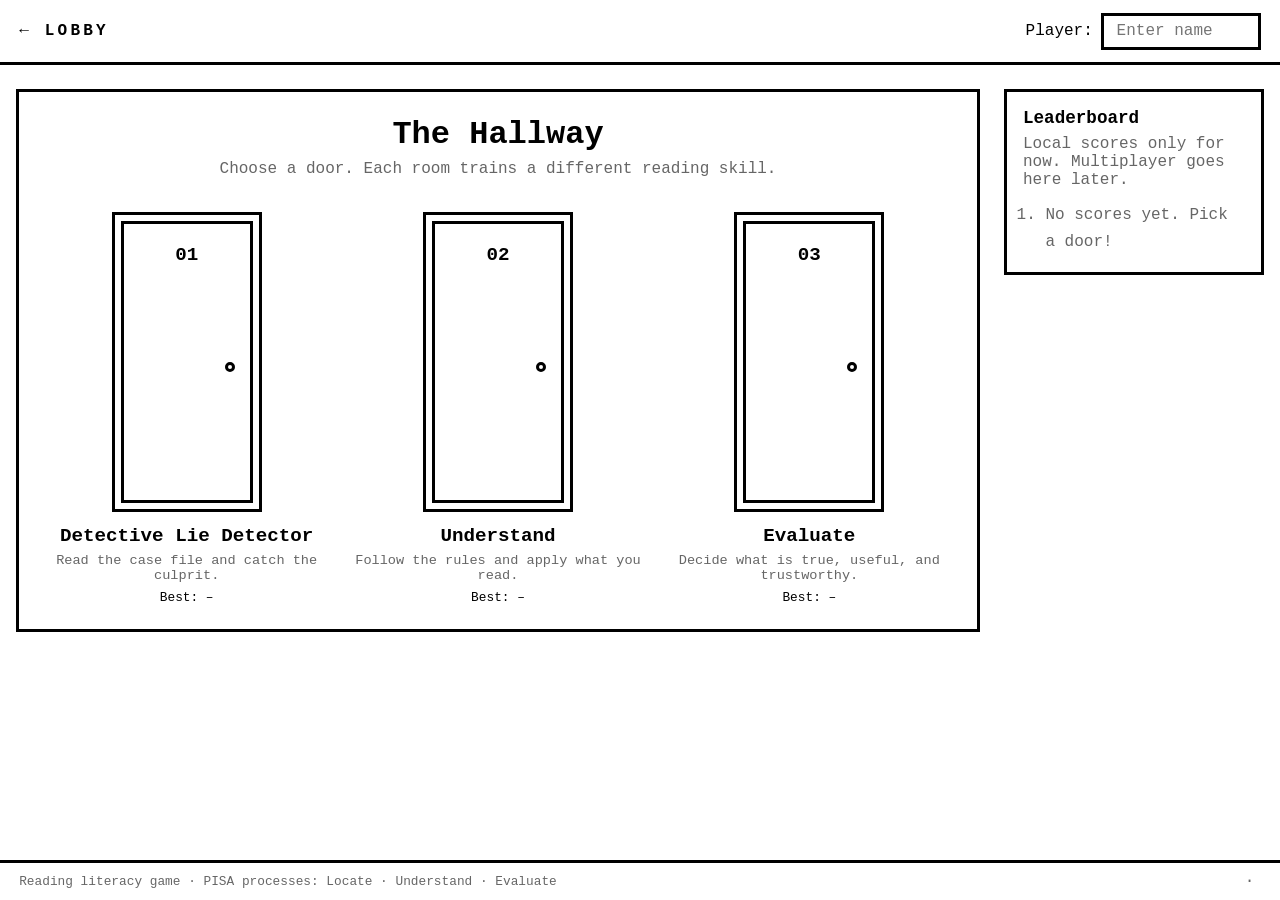
==== hallway.html @ d30defc2 "first commit" ====
<!DOCTYPE html>
<html lang="en">
<head>
  <meta charset="UTF-8" />
  <meta name="viewport" content="width=device-width, initial-scale=1.0" />
  <title>Escape Room – Hallway</title>
  <link rel="stylesheet" href="css/style.css" />
</head>
<body>
  <header class="topbar">
    <a class="logo" href="index.html">&larr; LOBBY</a>
    <div class="player">
      <label for="player-name">Player:</label>
      <input id="player-name" type="text" maxlength="16" placeholder="Enter name" />
    </div>
  </header>

  <main class="stage">
    <section class="room hallway">
      <h1>The Hallway</h1>
      <p class="subtitle">Choose a door. Each room trains a different reading skill.</p>

      <div class="doors">
        <a class="door" href="games/detective.html" data-game="detective">
          <div class="door-frame">
            <div class="door-panel">
              <span class="door-number">01</span>
              <span class="door-knob"></span>
            </div>
          </div>
          <h2>Detective Lie Detector</h2>
          <p>Read the case file and catch the culprit.</p>
          <span class="best" data-best="detective">Best: –</span>
        </a>

        <a class="door" href="games/understand.html" data-game="understand">
          <div class="door-frame">
            <div class="door-panel">
              <span class="door-number">02</span>
              <span class="door-knob"></span>
            </div>
          </div>
          <h2>Understand</h2>
          <p>Follow the rules and apply what you read.</p>
          <span class="best" data-best="understand">Best: –</span>
        </a>

        <a class="door" href="games/evaluate.html" data-game="evaluate">
          <div class="door-frame">
            <div class="door-panel">
              <span class="door-number">03</span>
              <span class="door-knob"></span>
            </div>
          </div>
          <h2>Evaluate</h2>
          <p>Decide what is true, useful, and trustworthy.</p>
          <span class="best" data-best="evaluate">Best: –</span>
        </a>
      </div>
    </section>

    <section class="panel leaderboard">
      <h2>Leaderboard</h2>
      <p class="muted">Local scores only for now. Multiplayer goes here later.</p>
      <ol id="leaderboard-list"></ol>
    </section>
  </main>

  <footer class="footer">
    <span>Reading literacy game · PISA processes: Locate · Understand · Evaluate</span>
    <button class="easter-egg" id="easter-egg" aria-label="?">·</button>
  </footer>

  <script src="js/main.js"></script>
  <script src="js/hallway.js"></script>
</body>
</html>
---- css/style.css ----
/* =========================================================
   Plain black & white theme.
   All colors/sizes live here as variables so the pixel-art
   theme (dark reds, browns, golds) can be swapped in later.
   ========================================================= */
:root {
  --bg: #ffffff;
  --fg: #000000;
  --muted: #666666;
  --line: #000000;
  --hover-bg: #000000;
  --hover-fg: #ffffff;
  --border: 3px;
  --radius: 0px;            /* keep square for a pixel look */
  --font: "Courier New", Courier, monospace;
  --max-width: 1280px;
}

* { box-sizing: border-box; margin: 0; padding: 0; }

html, body { height: 100%; }

body {
  background: var(--bg);
  color: var(--fg);
  font-family: var(--font);
  display: flex;
  flex-direction: column;
  min-height: 100vh;
}

a { color: inherit; text-decoration: none; }

button, input {
  font-family: inherit;
  font-size: 1rem;
  color: var(--fg);
  background: var(--bg);
  border: var(--border) solid var(--line);
  border-radius: var(--radius);
  padding: 0.4rem 0.8rem;
}

button { cursor: pointer; }
button:hover, button:focus-visible {
  background: var(--hover-bg);
  color: var(--hover-fg);
  outline: none;
}

.muted { color: var(--muted); }

/* ---------- Top bar ---------- */
.topbar {
  display: flex;
  justify-content: space-between;
  align-items: center;
  gap: 1rem;
  flex-wrap: wrap;
  padding: 0.8rem 1.2rem;
  border-bottom: var(--border) solid var(--line);
}

.logo { font-weight: bold; letter-spacing: 0.2em; }

.player { display: flex; align-items: center; gap: 0.5rem; }
.player input { width: 10rem; }

/* ---------- Main stage ---------- */
.stage {
  flex: 1;
  width: 100%;
  max-width: var(--max-width);
  margin: 0 auto;
  padding: 1.5rem 1rem;
  display: grid;
  grid-template-columns: 1fr 260px;
  gap: 1.5rem;
  align-items: start;
}

.room {
  border: var(--border) solid var(--line);
  padding: 1.5rem;
  aspect-ratio: 16 / 9;     /* designed for 16:9 laptop screens */
  display: flex;
  flex-direction: column;
}

.room h1 { font-size: 2rem; text-align: center; }
.subtitle { text-align: center; color: var(--muted); margin: 0.4rem 0 1.5rem; }

/* ---------- Doors ---------- */
.doors {
  flex: 1;
  display: grid;
  grid-template-columns: repeat(3, 1fr);
  gap: 1.5rem;
  align-items: end;
}

.door {
  display: flex;
  flex-direction: column;
  align-items: center;
  text-align: center;
  gap: 0.4rem;
}

.door-frame {
  width: 70%;
  max-width: 150px;
  aspect-ratio: 1 / 2;
  border: var(--border) solid var(--line);
  padding: 6px;
  perspective: 600px;
}

.door-panel {
  position: relative;
  width: 100%;
  height: 100%;
  border: var(--border) solid var(--line);
  background: var(--bg);
  transform-origin: left center;
  transition: transform 0.35s ease, background 0.2s;
  display: flex;
  justify-content: center;
  padding-top: 15%;
}

.door-number { font-weight: bold; font-size: 1.2rem; }

.door-knob {
  position: absolute;
  right: 12%;
  top: 50%;
  width: 10px;
  height: 10px;
  border: var(--border) solid var(--line);
  border-radius: 50%;
}

.door h2 { font-size: 1.2rem; margin-top: 0.4rem; }
.door p { font-size: 0.85rem; color: var(--muted); }
.best { font-size: 0.8rem; }

/* door "opens" on hover / keyboard focus */
.door:hover .door-panel,
.door:focus-visible .door-panel {
  transform: rotateY(-55deg);
  background: var(--hover-bg);
}
.door:hover .door-number,
.door:focus-visible .door-number { color: var(--hover-fg); }
.door:focus-visible { outline: var(--border) dashed var(--line); outline-offset: 6px; }

/* ---------- Side panel / leaderboard ---------- */
.panel {
  border: var(--border) solid var(--line);
  padding: 1rem;
}
.panel h2 { font-size: 1.1rem; margin-bottom: 0.4rem; }
.panel ol { margin: 0.8rem 0 0 1.4rem; line-height: 1.7; }

/* ---------- Footer ---------- */
.footer {
  display: flex;
  justify-content: space-between;
  align-items: center;
  padding: 0.6rem 1.2rem;
  border-top: var(--border) solid var(--line);
  font-size: 0.8rem;
  color: var(--muted);
}
.easter-egg { border: none; padding: 0 0.4rem; color: var(--muted); }

/* ---------- Game page shell ---------- */
.hud {
  display: flex;
  gap: 1.5rem;
  font-weight: bold;
}

.game-stage {
  flex: 1;
  width: 100%;
  max-width: var(--max-width);
  margin: 0 auto;
  padding: 1.5rem 1rem;
}

.game-area {
  border: var(--border) solid var(--line);
  aspect-ratio: 16 / 9;
  display: flex;
  flex-direction: column;
  align-items: center;
  justify-content: center;
  gap: 1rem;
  padding: 1.5rem;
  text-align: center;
}

.game-area h1 { font-size: 2rem; }
.game-area .skill { max-width: 40ch; color: var(--muted); }
.game-area .actions { display: flex; gap: 0.8rem; flex-wrap: wrap; justify-content: center; }

/* ---------- Phone / narrow screens ---------- */
@media (max-width: 800px) {
  .stage { grid-template-columns: 1fr; }
  .room, .game-area { aspect-ratio: auto; min-height: 70vh; }
  .doors { grid-template-columns: 1fr; gap: 2rem; }
  .door-frame { width: 40%; }
  .footer { flex-direction: column; gap: 0.3rem; }
}

/* =========================================================
   MAIN MENU (lobby)
   ========================================================= */
.menu-stage {
  flex: 1;
  width: 100%;
  max-width: var(--max-width);
  margin: 0 auto;
  padding: 1.5rem 1rem;
  display: flex;
  align-items: center;
}

.lobby { width: 100%; justify-content: space-between; }

/* hotel sign */
.sign {
  align-self: center;
  border: var(--border) solid var(--line);
  outline: var(--border) solid var(--line);
  outline-offset: 4px;
  padding: 0.8rem 2.5rem;
  text-align: center;
}
.sign h1 { font-size: clamp(1.8rem, 4vw, 3rem); letter-spacing: 0.15em; }
.sign-small { font-size: 0.8rem; letter-spacing: 0.3em; color: var(--muted); }

/* floor row: pillar | reception | pillar */
.lobby-floor {
  display: grid;
  grid-template-columns: 60px 1fr 60px;
  align-items: end;
  gap: 1rem;
  border-bottom: var(--border) solid var(--line); /* the floor line */
}

.pillar {
  height: 100%;
  min-height: 260px;
  border: var(--border) solid var(--line);
  border-bottom: none;
  background: repeating-linear-gradient(
    90deg, var(--bg) 0 10px, var(--line) 10px 12px
  );
}

.reception {
  display: flex;
  flex-direction: column;
  align-items: center;
  gap: 1rem;
}

.guestbook { display: flex; align-items: center; gap: 0.5rem; flex-wrap: wrap; justify-content: center; }
.guestbook input { width: 11rem; }

.menu {
  display: flex;
  flex-direction: column;
  gap: 0.6rem;
  width: min(280px, 100%);
}

.menu-btn {
  display: block;
  width: 100%;
  text-align: center;
  font-size: 1rem;
  padding: 0.6rem;
  border: var(--border) solid var(--line);
  background: var(--bg);
  color: var(--fg);
  cursor: pointer;
}
.menu-btn:hover, .menu-btn:focus-visible {
  background: var(--hover-bg);
  color: var(--hover-fg);
  outline: none;
}
.menu-btn.primary { font-size: 1.3rem; font-weight: bold; padding: 0.8rem; }

/* reception desk */
.desk {
  position: relative;
  width: min(480px, 100%);
  height: 70px;
  border: var(--border) solid var(--line);
  border-bottom: none;
  margin-top: 1.2rem;
  background: repeating-linear-gradient(
    0deg, var(--bg) 0 16px, var(--line) 16px 18px
  );
}

.bell {
  position: absolute;
  top: -22px;
  right: 18%;
  width: 30px;
  height: 20px;
  padding: 0;
  border: var(--border) solid var(--line);
  border-radius: 15px 15px 0 0;
  background: var(--bg);
}
.bell:hover { background: var(--hover-bg); }
.bell.ring { animation: ring 0.3s; }
@keyframes ring {
  25% { transform: rotate(-15deg); }
  75% { transform: rotate(15deg); }
}

/* pop-up panels */
.modal {
  margin: auto;
  max-width: min(520px, 92vw);
  padding: 1.5rem;
  border: var(--border) solid var(--line);
  background: var(--bg);
  color: var(--fg);
  font-family: var(--font);
}
.modal::backdrop { background: rgba(0, 0, 0, 0.6); }
.modal h2 { margin-bottom: 0.8rem; }
.modal ol, .modal ul { margin: 0.6rem 0 1rem 1.4rem; line-height: 1.7; }
.modal p { margin-bottom: 0.6rem; }

@media (max-width: 800px) {
  .menu-stage { align-items: stretch; }
  .lobby { gap: 1.5rem; }
  .lobby-floor { grid-template-columns: 1fr; }
  .pillar { display: none; }
}
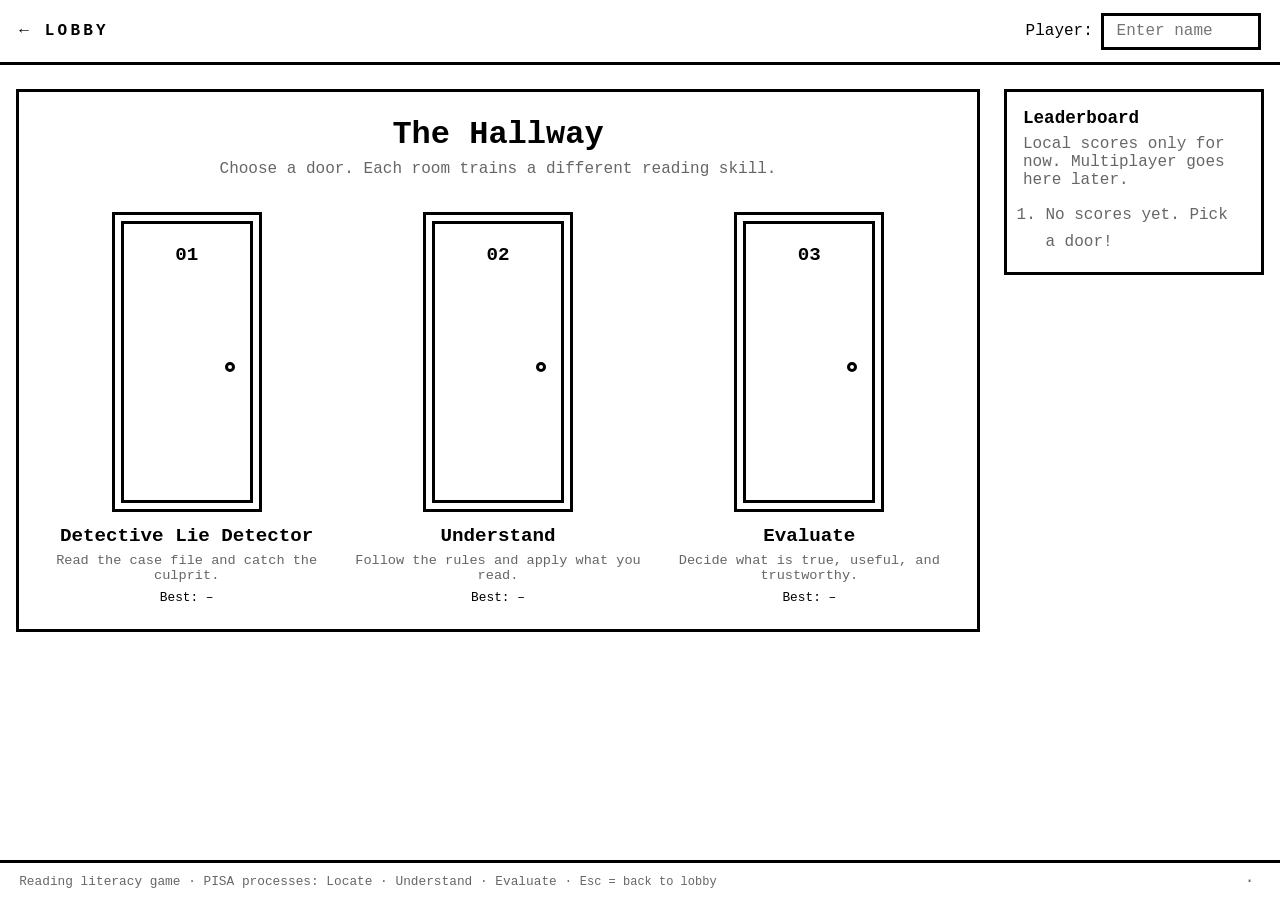
==== commit 8e8c7b07: "changed menu ui, added dev reset button, added keyboard controls (esc for moving back, enter for pre" ====
--- a/hallway.html
+++ b/hallway.html
@@ -67,7 +67,7 @@
   </main>
 
   <footer class="footer">
-    <span>Reading literacy game · PISA processes: Locate · Understand · Evaluate</span>
+    <span>Reading literacy game · PISA processes: Locate · Understand · Evaluate · <span class="key-hint">Esc = back to lobby</span></span>
     <button class="easter-egg" id="easter-egg" aria-label="?">·</button>
   </footer>
 
--- a/css/style.css
+++ b/css/style.css
@@ -348,3 +348,62 @@
   .lobby-floor { grid-template-columns: 1fr; }
   .pillar { display: none; }
 }
+
+/* ---------- Single player / Party switch ---------- */
+.mode-switch { display: flex; align-items: center; gap: 0.6rem; font-size: 0.9rem; }
+.mode-label { color: var(--muted); }
+.mode-label.active { color: var(--fg); font-weight: bold; text-decoration: underline; }
+
+.switch {
+  position: relative;
+  width: 56px;
+  height: 30px;
+  padding: 0;
+  border: var(--border) solid var(--line);
+  background: var(--bg);
+}
+.switch:hover, .switch:focus-visible {
+  background: var(--bg);               /* keep the knob visible */
+  outline: var(--border) dashed var(--line);
+  outline-offset: 3px;
+}
+.switch-knob {
+  position: absolute;
+  top: 3px;
+  left: 3px;
+  width: 18px;
+  height: 18px;
+  background: var(--fg);
+  transition: left 0.15s;
+}
+.switch[aria-checked="true"] .switch-knob { left: 29px; }
+
+.menu-btn:disabled,
+.menu-btn:disabled:hover {
+  background: var(--bg);
+  color: var(--muted);
+  border-style: dashed;
+  cursor: not-allowed;
+}
+.menu-note { min-height: 1.2em; font-size: 0.8rem; color: var(--muted); text-align: center; }
+
+/* ---------- Small links under the desk ---------- */
+.desk-links {
+  display: flex;
+  justify-content: center;
+  align-items: center;
+  gap: 1rem;
+  flex-wrap: wrap;
+  padding-top: 0.6rem;
+}
+.link-btn {
+  border: none;
+  background: none;
+  font-size: 0.8rem;
+  text-decoration: underline;
+  padding: 0.2rem 0.4rem;
+}
+.key-hint { font-size: 0.75rem; color: var(--muted); }
+/* keep the small links right under the desk */
+.lobby { justify-content: flex-start; }
+.lobby-floor { margin-top: auto; }
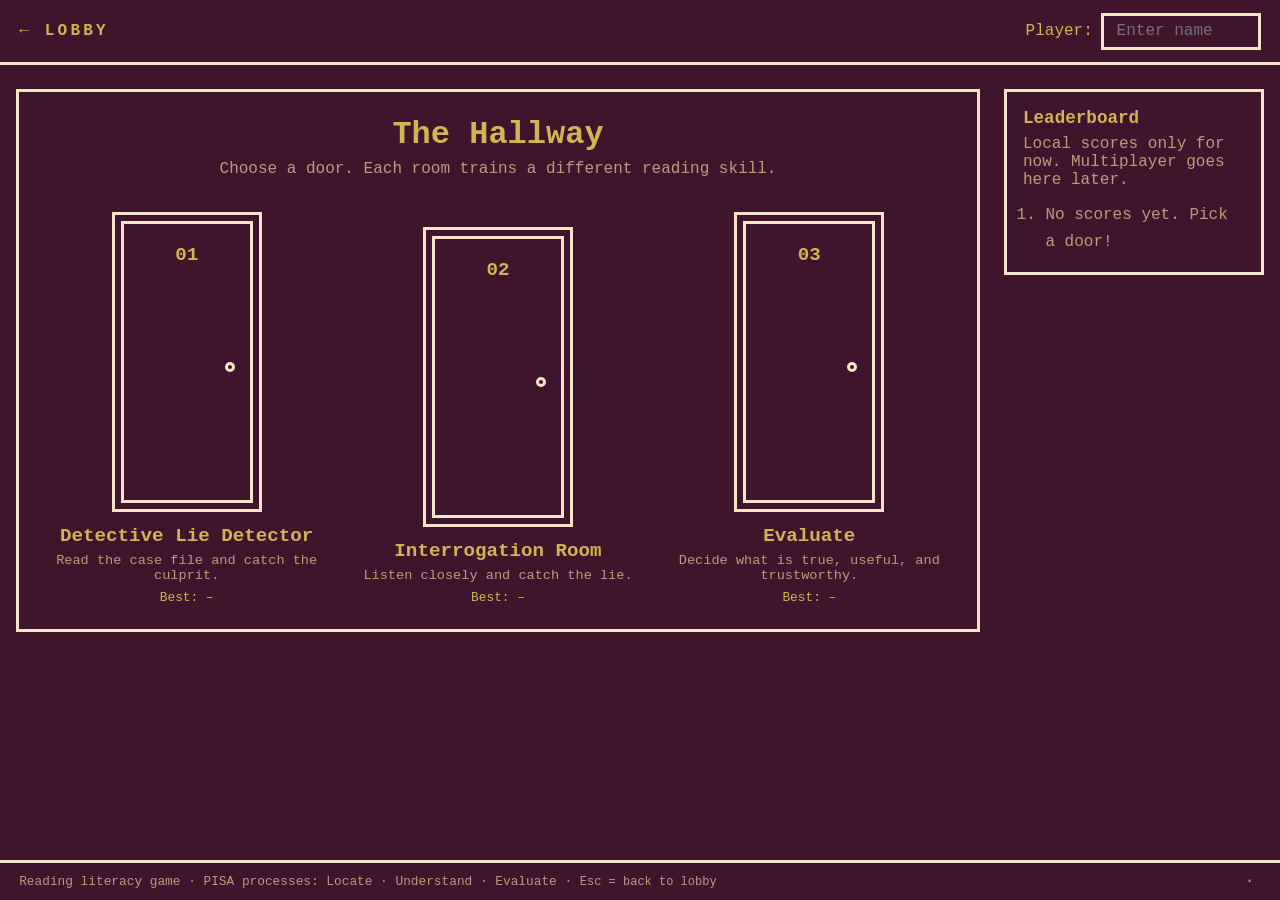
==== commit 5bc81d18: "added second game" ====
--- a/hallway.html
+++ b/hallway.html
@@ -6,7 +6,7 @@
   <title>Escape Room – Hallway</title>
   <link rel="stylesheet" href="css/style.css" />
 </head>
-<body>
+<body class="hallway-page">
   <header class="topbar">
     <a class="logo" href="index.html">&larr; LOBBY</a>
     <div class="player">
@@ -33,16 +33,16 @@
           <span class="best" data-best="detective">Best: –</span>
         </a>
 
-        <a class="door" href="games/understand.html" data-game="understand">
+        <a class="door" href="games/interrogation.html" data-game="interrogation">
           <div class="door-frame">
             <div class="door-panel">
               <span class="door-number">02</span>
               <span class="door-knob"></span>
             </div>
           </div>
-          <h2>Understand</h2>
-          <p>Follow the rules and apply what you read.</p>
-          <span class="best" data-best="understand">Best: –</span>
+          <h2>Interrogation Room</h2>
+          <p>Listen closely and catch the lie.</p>
+          <span class="best" data-best="interrogation">Best: –</span>
         </a>
 
         <a class="door" href="games/evaluate.html" data-game="evaluate">
--- a/css/style.css
+++ b/css/style.css
@@ -407,3 +407,13 @@
 /* keep the small links right under the desk */
 .lobby { justify-content: flex-start; }
 .lobby-floor { margin-top: auto; }
+
+
+.hallway-page {
+  --bg: #3f152e;        /* background */
+  --fg: #d2b450;        /* text */
+  --muted: #b89f7a;     /* secondary text */
+  --line: #f3e6c8;      /* borders + doors */
+  --hover-bg: #8b3535;  /* door/button hover */
+  --hover-fg: #2b1d14;  /* text on hover */
+}
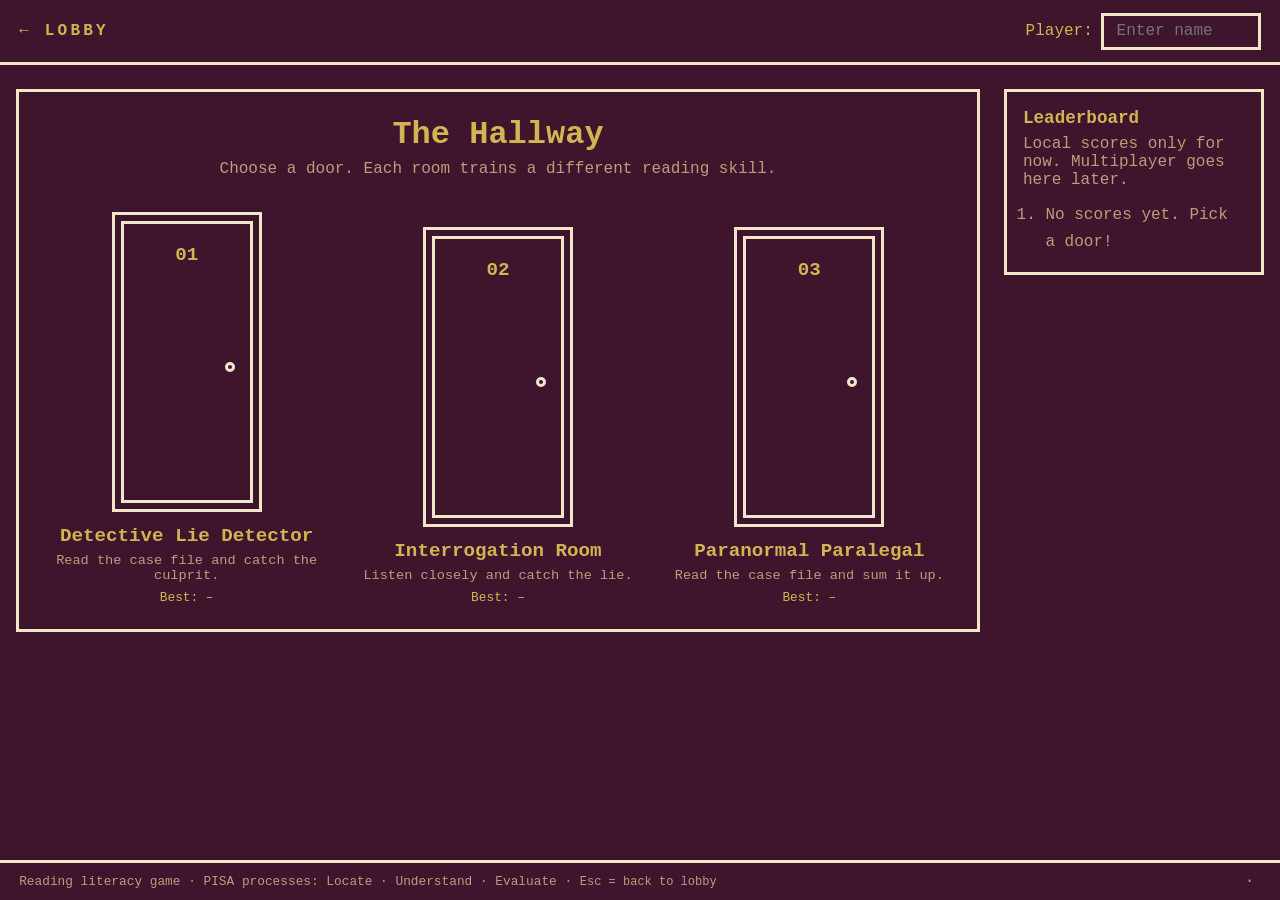
==== commit d3c89972: "added third game" ====
--- a/hallway.html
+++ b/hallway.html
@@ -45,16 +45,16 @@
           <span class="best" data-best="interrogation">Best: –</span>
         </a>
 
-        <a class="door" href="games/evaluate.html" data-game="evaluate">
+        <a class="door" href="games/paralegal.html" data-game="paralegal">
           <div class="door-frame">
             <div class="door-panel">
               <span class="door-number">03</span>
               <span class="door-knob"></span>
             </div>
           </div>
-          <h2>Evaluate</h2>
-          <p>Decide what is true, useful, and trustworthy.</p>
-          <span class="best" data-best="evaluate">Best: –</span>
+          <h2>Paranormal Paralegal</h2>
+          <p>Read the case file and sum it up.</p>
+          <span class="best" data-best="paralegal">Best: –</span>
         </a>
       </div>
     </section>
--- a/css/style.css
+++ b/css/style.css
@@ -416,4 +416,9 @@
   --line: #f3e6c8;      /* borders + doors */
   --hover-bg: #8b3535;  /* door/button hover */
   --hover-fg: #2b1d14;  /* text on hover */
-}+}
+
+/* Hallway fades in after the title screen's door zoom
+   (the door is the same colour as the hallway background) */
+.hallway-page > * { animation: page-in 0.6s ease-out both; }
+@keyframes page-in { from { opacity: 0; } }
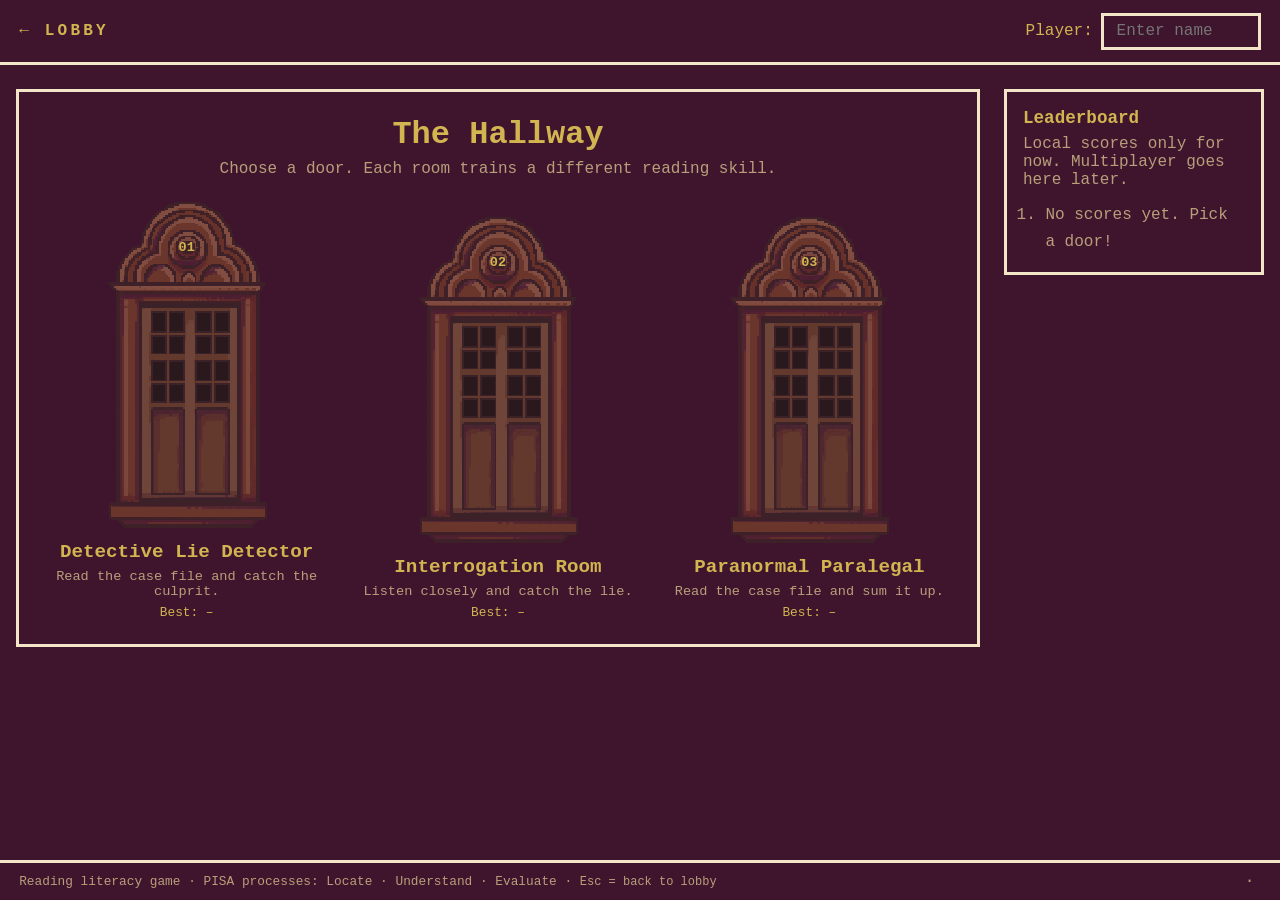
==== commit 87f5b3ba: "added more assets suspect frames, buttons, doors, more characters, folder for paralegal, UI frames" ====
--- a/hallway.html
+++ b/hallway.html
@@ -23,10 +23,12 @@
       <div class="doors">
         <a class="door" href="games/detective.html" data-game="detective">
           <div class="door-frame">
-            <div class="door-panel">
-              <span class="door-number">01</span>
-              <span class="door-knob"></span>
+            <img class="door-img" src="assets/hallway/door-open.png" alt="" />
+            <div class="door-panes">
+              <img class="pane pane-left" src="assets/hallway/door-pane-left.png" alt="" />
+              <img class="pane pane-right" src="assets/hallway/door-pane-right.png" alt="" />
             </div>
+            <span class="door-number">01</span>
           </div>
           <h2>Detective Lie Detector</h2>
           <p>Read the case file and catch the culprit.</p>
@@ -35,10 +37,12 @@
 
         <a class="door" href="games/interrogation.html" data-game="interrogation">
           <div class="door-frame">
-            <div class="door-panel">
-              <span class="door-number">02</span>
-              <span class="door-knob"></span>
+            <img class="door-img" src="assets/hallway/door-open.png" alt="" />
+            <div class="door-panes">
+              <img class="pane pane-left" src="assets/hallway/door-pane-left.png" alt="" />
+              <img class="pane pane-right" src="assets/hallway/door-pane-right.png" alt="" />
             </div>
+            <span class="door-number">02</span>
           </div>
           <h2>Interrogation Room</h2>
           <p>Listen closely and catch the lie.</p>
@@ -47,10 +51,12 @@
 
         <a class="door" href="games/paralegal.html" data-game="paralegal">
           <div class="door-frame">
-            <div class="door-panel">
-              <span class="door-number">03</span>
-              <span class="door-knob"></span>
+            <img class="door-img" src="assets/hallway/door-open.png" alt="" />
+            <div class="door-panes">
+              <img class="pane pane-left" src="assets/hallway/door-pane-left.png" alt="" />
+              <img class="pane pane-right" src="assets/hallway/door-pane-right.png" alt="" />
             </div>
+            <span class="door-number">03</span>
           </div>
           <h2>Paranormal Paralegal</h2>
           <p>Read the case file and sum it up.</p>
--- a/css/style.css
+++ b/css/style.css
@@ -107,38 +107,47 @@
   gap: 0.4rem;
 }
 
+/* door art: the frame (assets/hallway/door-open.png) with two panes
+   (door-pane-left/right.png) over the doorway that slide apart on hover */
 .door-frame {
+  position: relative;
   width: 70%;
-  max-width: 150px;
-  aspect-ratio: 1 / 2;
-  border: var(--border) solid var(--line);
-  padding: 6px;
-  perspective: 600px;
-}
-
-.door-panel {
-  position: relative;
+  max-width: 160px;
+  aspect-ratio: 530 / 1080;
+}
+.door-img {
+  position: absolute;
+  inset: 0;
   width: 100%;
   height: 100%;
-  border: var(--border) solid var(--line);
-  background: var(--bg);
-  transform-origin: left center;
-  transition: transform 0.35s ease, background 0.2s;
-  display: flex;
-  justify-content: center;
-  padding-top: 15%;
-}
-
-.door-number { font-weight: bold; font-size: 1.2rem; }
-
-.door-knob {
+  image-rendering: pixelated;
+}
+.door-panes {
   position: absolute;
-  right: 12%;
-  top: 50%;
-  width: 10px;
-  height: 10px;
-  border: var(--border) solid var(--line);
-  border-radius: 50%;
+  /* the doorway inside the frame art */
+  left: 20.75%;
+  top: 31.3%;
+  width: 61.89%;
+  height: 60.83%;
+  display: flex;
+  overflow: hidden;                /* panes disappear into the frame */
+}
+.pane {
+  width: 50%;
+  height: 100%;
+  image-rendering: pixelated;
+  transition: transform 0.45s ease-in-out;
+}
+
+/* the number sits in the round window at the top of the arch */
+.door-number {
+  position: absolute;
+  left: 50%;
+  top: 13.9%;
+  transform: translate(-50%, -50%);
+  font-weight: bold;
+  font-size: clamp(0.6rem, 1.1vw, 0.85rem);
+  color: var(--fg);
 }
 
 .door h2 { font-size: 1.2rem; margin-top: 0.4rem; }
@@ -146,13 +155,10 @@
 .best { font-size: 0.8rem; }
 
 /* door "opens" on hover / keyboard focus */
-.door:hover .door-panel,
-.door:focus-visible .door-panel {
-  transform: rotateY(-55deg);
-  background: var(--hover-bg);
-}
-.door:hover .door-number,
-.door:focus-visible .door-number { color: var(--hover-fg); }
+.door:hover .pane-left,
+.door:focus-visible .pane-left { transform: translateX(-100%); }
+.door:hover .pane-right,
+.door:focus-visible .pane-right { transform: translateX(100%); }
 .door:focus-visible { outline: var(--border) dashed var(--line); outline-offset: 6px; }
 
 /* ---------- Side panel / leaderboard ---------- */
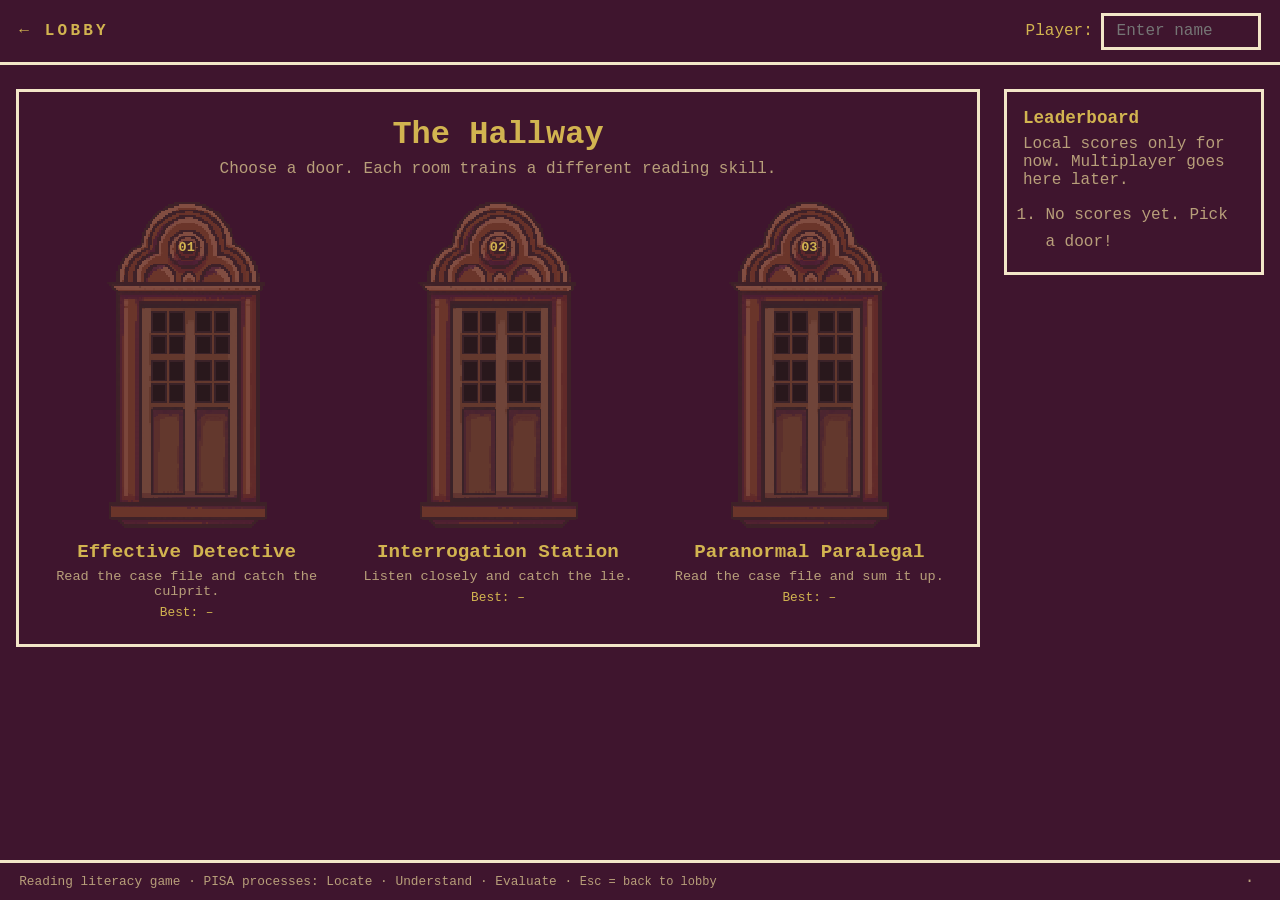
==== commit dc59b869: "added sick ahh animations for paralegal, added more character sprites, renamed games 1 and 2, aligne" ====
--- a/hallway.html
+++ b/hallway.html
@@ -30,7 +30,7 @@
             </div>
             <span class="door-number">01</span>
           </div>
-          <h2>Detective Lie Detector</h2>
+          <h2>Effective Detective</h2>
           <p>Read the case file and catch the culprit.</p>
           <span class="best" data-best="detective">Best: –</span>
         </a>
@@ -44,7 +44,7 @@
             </div>
             <span class="door-number">02</span>
           </div>
-          <h2>Interrogation Room</h2>
+          <h2>Interrogation Station</h2>
           <p>Listen closely and catch the lie.</p>
           <span class="best" data-best="interrogation">Best: –</span>
         </a>
--- a/css/style.css
+++ b/css/style.css
@@ -96,7 +96,7 @@
   display: grid;
   grid-template-columns: repeat(3, 1fr);
   gap: 1.5rem;
-  align-items: end;
+  align-items: start; /* doors line up along the top */
 }
 
 .door {
@@ -252,7 +252,7 @@
 .lobby-floor {
   display: grid;
   grid-template-columns: 60px 1fr 60px;
-  align-items: end;
+  align-items: start; /* doors line up along the top */
   gap: 1rem;
   border-bottom: var(--border) solid var(--line); /* the floor line */
 }
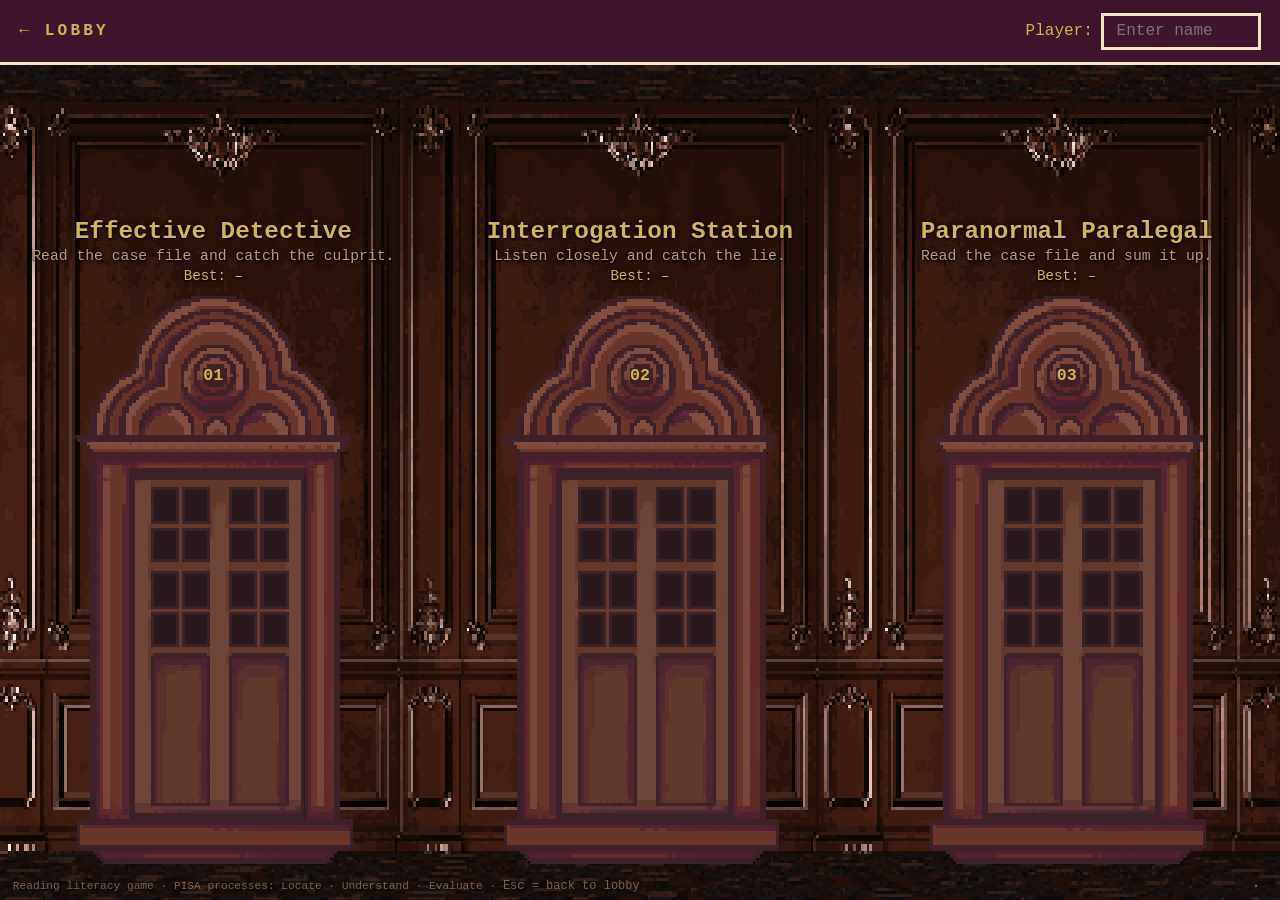
==== commit 00a5e38d: "i dont remember anymore man" ====
--- a/hallway.html
+++ b/hallway.html
@@ -17,11 +17,16 @@
 
   <main class="stage">
     <section class="room hallway">
-      <h1>The Hallway</h1>
-      <p class="subtitle">Choose a door. Each room trains a different reading skill.</p>
+      <h1 class="visually-hidden">The Hallway</h1>
 
+      <!-- the wall (assets/hallway/hallway-background.png); one door stands in front of each panel -->
       <div class="doors">
         <a class="door" href="games/detective.html" data-game="detective">
+          <div class="door-label">
+            <h2>Effective Detective</h2>
+            <p>Read the case file and catch the culprit.</p>
+            <span class="best" data-best="detective">Best: –</span>
+          </div>
           <div class="door-frame">
             <img class="door-img" src="assets/hallway/door-open.png" alt="" />
             <div class="door-panes">
@@ -30,12 +35,14 @@
             </div>
             <span class="door-number">01</span>
           </div>
-          <h2>Effective Detective</h2>
-          <p>Read the case file and catch the culprit.</p>
-          <span class="best" data-best="detective">Best: –</span>
         </a>
 
         <a class="door" href="games/interrogation.html" data-game="interrogation">
+          <div class="door-label">
+            <h2>Interrogation Station</h2>
+            <p>Listen closely and catch the lie.</p>
+            <span class="best" data-best="interrogation">Best: –</span>
+          </div>
           <div class="door-frame">
             <img class="door-img" src="assets/hallway/door-open.png" alt="" />
             <div class="door-panes">
@@ -44,12 +51,14 @@
             </div>
             <span class="door-number">02</span>
           </div>
-          <h2>Interrogation Station</h2>
-          <p>Listen closely and catch the lie.</p>
-          <span class="best" data-best="interrogation">Best: –</span>
         </a>
 
         <a class="door" href="games/paralegal.html" data-game="paralegal">
+          <div class="door-label">
+            <h2>Paranormal Paralegal</h2>
+            <p>Read the case file and sum it up.</p>
+            <span class="best" data-best="paralegal">Best: –</span>
+          </div>
           <div class="door-frame">
             <img class="door-img" src="assets/hallway/door-open.png" alt="" />
             <div class="door-panes">
@@ -58,17 +67,8 @@
             </div>
             <span class="door-number">03</span>
           </div>
-          <h2>Paranormal Paralegal</h2>
-          <p>Read the case file and sum it up.</p>
-          <span class="best" data-best="paralegal">Best: –</span>
         </a>
       </div>
-    </section>
-
-    <section class="panel leaderboard">
-      <h2>Leaderboard</h2>
-      <p class="muted">Local scores only for now. Multiplayer goes here later.</p>
-      <ol id="leaderboard-list"></ol>
     </section>
   </main>
 
--- a/css/style.css
+++ b/css/style.css
@@ -428,3 +428,69 @@
    (the door is the same colour as the hallway background) */
 .hallway-page > * { animation: page-in 0.6s ease-out both; }
 @keyframes page-in { from { opacity: 0; } }
+
+/* ---------- Hallway scene ----------
+   The wall picture (assets/hallway/hallway-background.png) fills everything
+   under the top bar. It's stretched (not cropped) so its three panels always
+   line up with the grid's three columns: each door stands in the middle of a
+   panel with its name on the panel above it. */
+.visually-hidden { position: absolute; width: 1px; height: 1px; overflow: hidden; clip: rect(0 0 0 0); white-space: nowrap; }
+.hallway-page { height: 100vh; overflow: hidden; }
+.hallway-page .stage {
+  position: relative;
+  max-width: none;
+  padding: 0;
+  display: flex;
+  align-items: stretch;
+  min-height: 0;
+}
+.hallway-page .room { flex: 1; border: none; padding: 0; aspect-ratio: auto; }
+.hallway-page .doors {
+  height: 100%;
+  background: url("../assets/hallway/hallway-background.png") 0 0 / 100% 100% no-repeat;
+  image-rendering: pixelated;
+  container-type: size;
+  gap: 0;
+  align-items: end;
+}
+.hallway-page .door {
+  height: 100%;
+  justify-content: flex-end;
+  gap: 1.5cqh;
+  padding-bottom: 4.3cqh;          /* doors stand on the floor line */
+}
+.hallway-page .door-label { display: flex; flex-direction: column; align-items: center; gap: 0.4cqh; padding: 0 2cqw; }
+.hallway-page .door h2 { font-size: min(1.9cqw, 3.4cqh); margin: 0; }
+.hallway-page .door p { font-size: min(1.15cqw, 2.1cqh); }
+.hallway-page .best { font-size: min(1.1cqw, 2cqh); }
+.hallway-page .door-label * { text-shadow: 0 1px 2px #000, 0 0 6px rgba(0, 0, 0, 0.8); }
+.hallway-page .door-frame {
+  height: 68cqh;                   /* about 2/3 of the wall */
+  width: auto;
+  max-width: none;
+  aspect-ratio: 530 / 1080;
+}
+.hallway-page .door-number { font-size: min(1.3cqw, 2.3cqh); }
+/* the footer floats faintly over the bottom of the wall */
+.hallway-page .footer {
+  position: fixed;
+  left: 0;
+  right: 0;
+  bottom: 0;
+  border: none;
+  padding: 0.3rem 0.8rem;
+  font-size: 0.7rem;
+  opacity: 0.6;
+  pointer-events: none;
+  text-shadow: 0 1px 2px #000;
+}
+.hallway-page .footer .easter-egg { pointer-events: auto; background: none; }
+@media (max-width: 800px) {
+  .hallway-page { height: auto; overflow: auto; }
+  .hallway-page .doors { height: auto; container-type: normal; background-size: cover; padding: 1rem 0; gap: 2rem; }
+  .hallway-page .door { padding-bottom: 0; }
+  .hallway-page .door-frame { height: auto; width: 40%; }
+  .hallway-page .door h2 { font-size: 1.2rem; }
+  .hallway-page .door p, .hallway-page .best { font-size: 0.85rem; }
+  .hallway-page .footer { position: static; }
+}
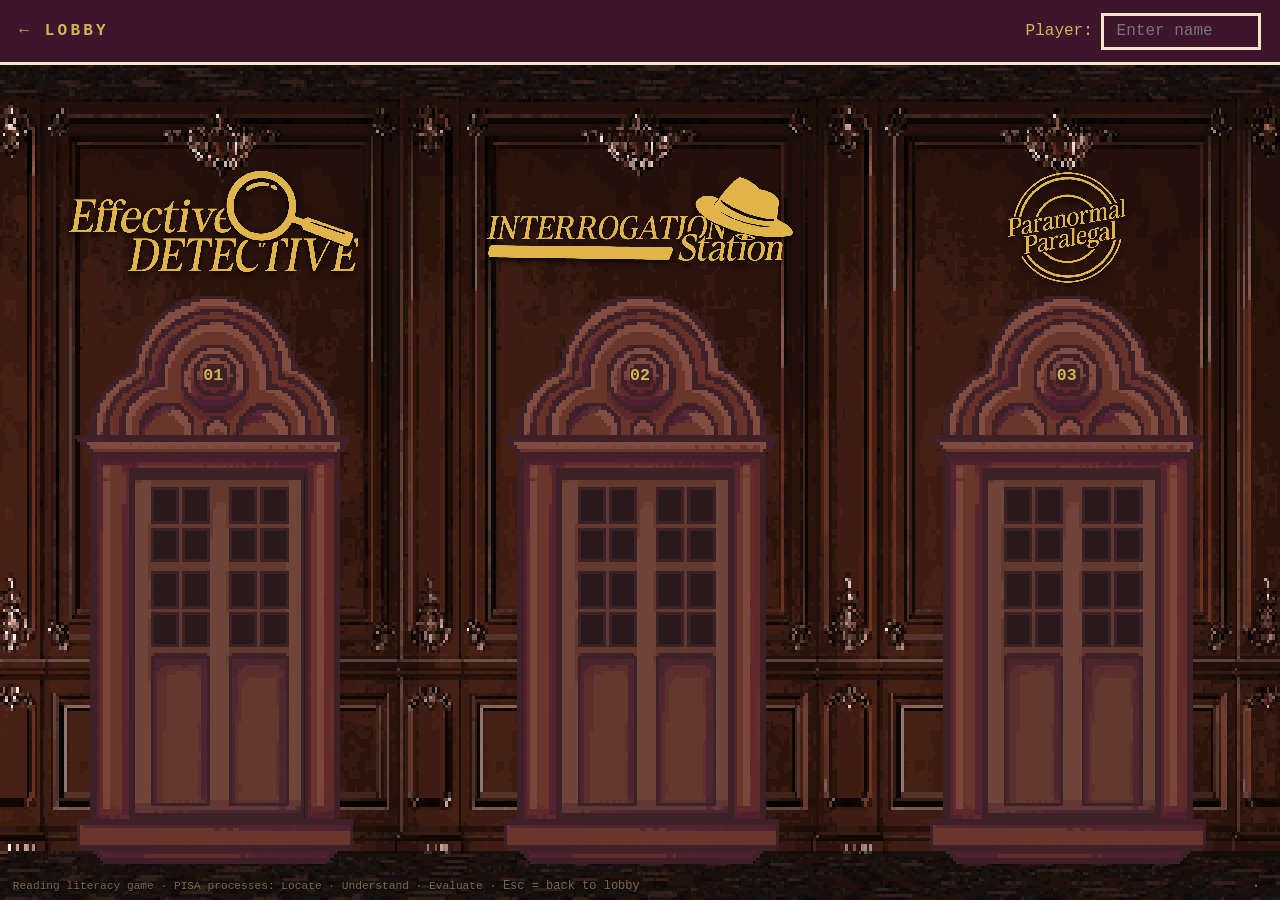
==== commit a09ac485: "added logos and more evidence assets" ====
--- a/hallway.html
+++ b/hallway.html
@@ -23,9 +23,7 @@
       <div class="doors">
         <a class="door" href="games/detective.html" data-game="detective">
           <div class="door-label">
-            <h2>Effective Detective</h2>
-            <p>Read the case file and catch the culprit.</p>
-            <span class="best" data-best="detective">Best: –</span>
+            <img class="door-logo logo-effective-detective" src="assets/hallway/logo-effective-detective.png" alt="Effective Detective" />
           </div>
           <div class="door-frame">
             <img class="door-img" src="assets/hallway/door-open.png" alt="" />
@@ -39,9 +37,7 @@
 
         <a class="door" href="games/interrogation.html" data-game="interrogation">
           <div class="door-label">
-            <h2>Interrogation Station</h2>
-            <p>Listen closely and catch the lie.</p>
-            <span class="best" data-best="interrogation">Best: –</span>
+            <img class="door-logo logo-interrogation-station" src="assets/hallway/logo-interrogation-station.png" alt="Interrogation Station" />
           </div>
           <div class="door-frame">
             <img class="door-img" src="assets/hallway/door-open.png" alt="" />
@@ -55,9 +51,7 @@
 
         <a class="door" href="games/paralegal.html" data-game="paralegal">
           <div class="door-label">
-            <h2>Paranormal Paralegal</h2>
-            <p>Read the case file and sum it up.</p>
-            <span class="best" data-best="paralegal">Best: –</span>
+            <img class="door-logo logo-paranormal-paralegal" src="assets/hallway/logo-paranormal-paralegal.png" alt="Paranormal Paralegal" />
           </div>
           <div class="door-frame">
             <img class="door-img" src="assets/hallway/door-open.png" alt="" />
--- a/css/style.css
+++ b/css/style.css
@@ -494,3 +494,19 @@
   .hallway-page .door p, .hallway-page .best { font-size: 0.85rem; }
   .hallway-page .footer { position: static; }
 }
+
+/* game logos above the doors (assets/hallway/logo-*.png), sized by height so they
+   sit in the gap between the panel's ornament and the door arch */
+.hallway-page .door-label { height: 14cqh; justify-content: flex-end; }
+.hallway-page .door-logo {
+  display: block;
+  width: auto;
+  max-width: 28cqw;
+  filter: drop-shadow(0 2px 3px rgba(0, 0, 0, 0.85));
+}
+.hallway-page .logo-effective-detective { height: 12.5cqh; }
+.hallway-page .logo-interrogation-station { height: 10.5cqh; }
+.hallway-page .logo-paranormal-paralegal { height: 13.5cqh; }
+/* games 1 and 2 sit a little higher than the round stamp */
+.hallway-page .logo-effective-detective { margin-bottom: 1.2cqh; }
+.hallway-page .logo-interrogation-station { margin-bottom: 2.5cqh; }
